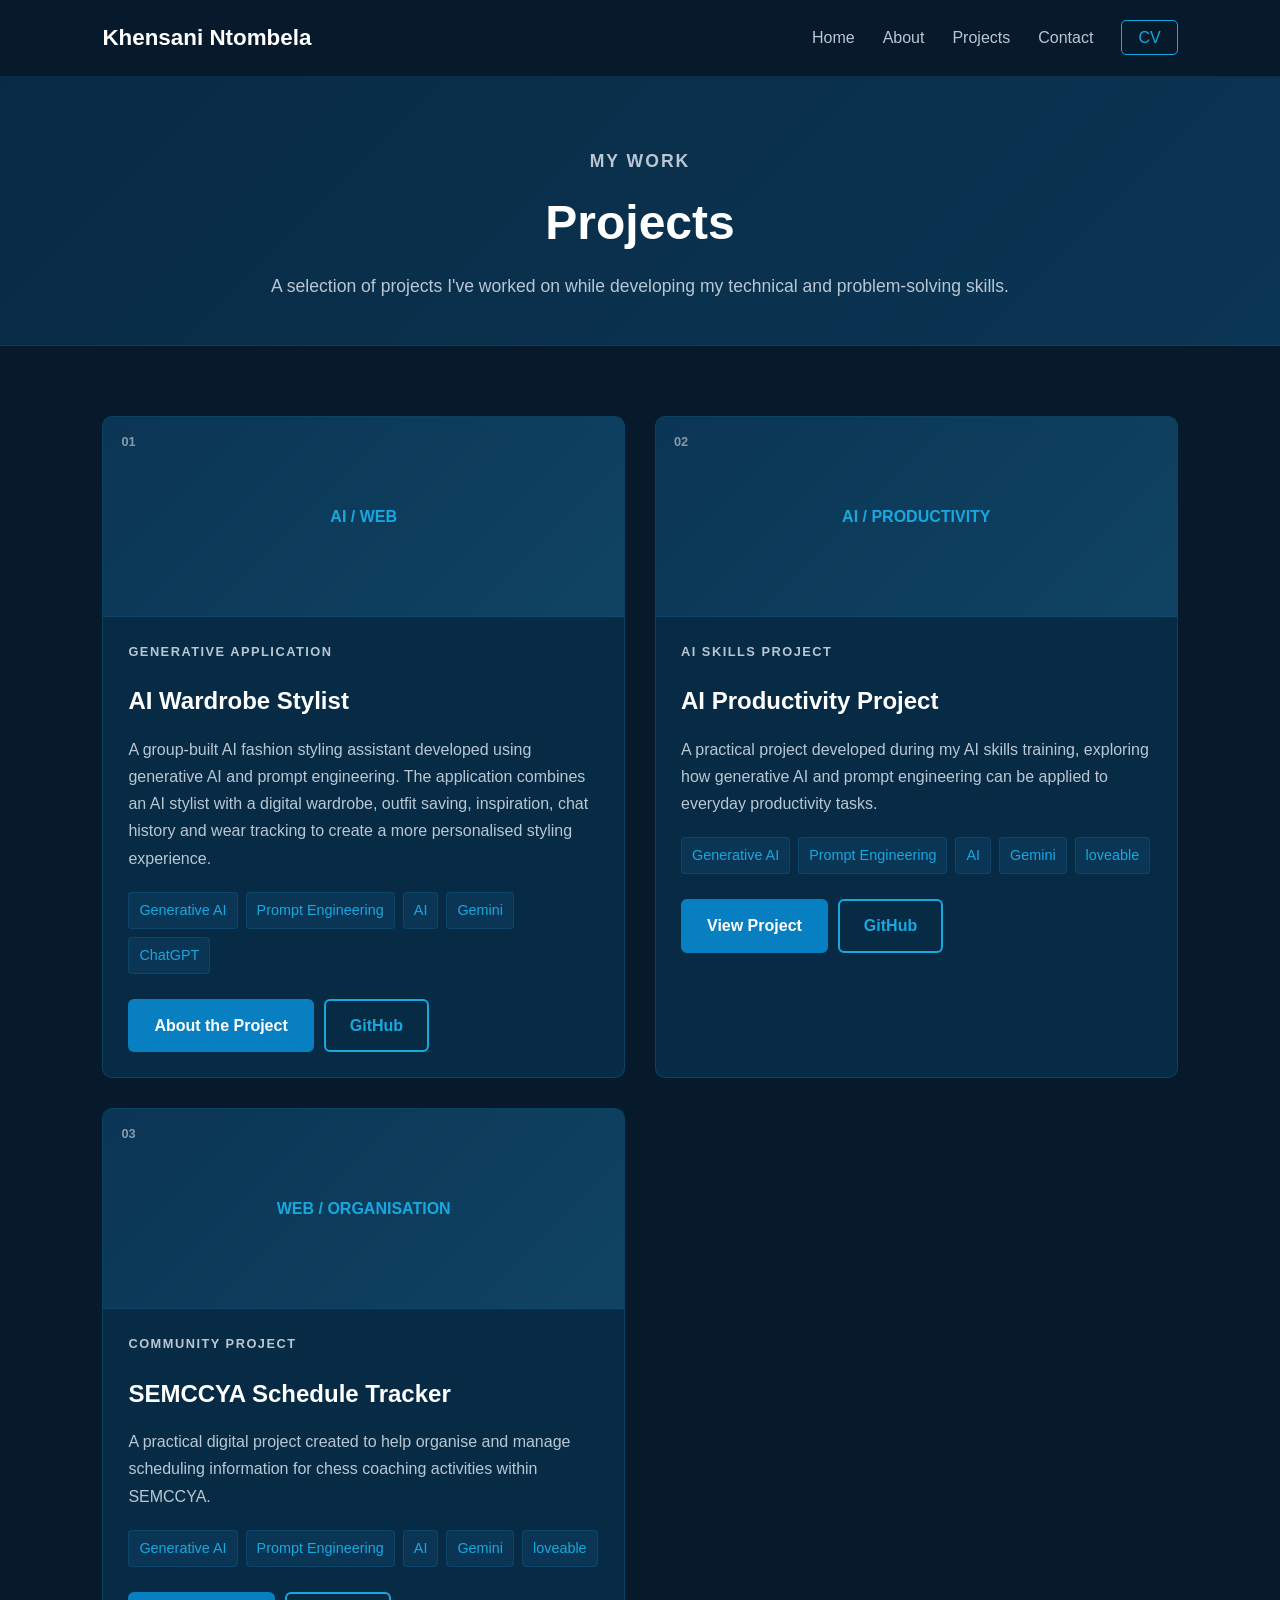
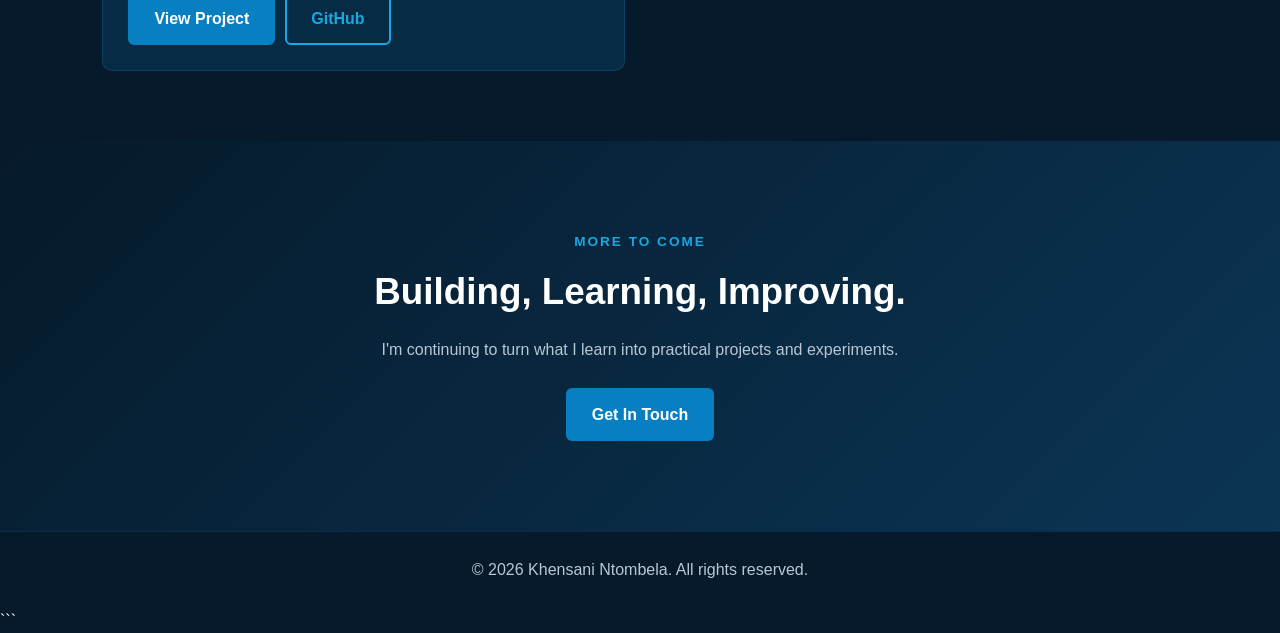
==== projects.html @ 006f7db7 "Add files via upload Add portfolio website files" ====
<!DOCTYPE html>
<html lang="en">

<head>

    <meta charset="UTF-8">

    <meta name="viewport" content="width=device-width, initial-scale=1.0">

    <title>Projects | Khensani Ntombela</title>

    <link rel="stylesheet" href="style.css">

</head>

<body>


    <!-- ==============================
         NAVIGATION
         ============================== -->

    <header>

        <nav class="navbar">

            <div class="logo">
                Khensani Ntombela
            </div>

            <ul class="nav-links">

                <li>
                    <a href="index.html">Home</a>
                </li>

                <li>
                    <a href="about.html">About</a>
                </li>

                <li>
                    <a href="projects.html">Projects</a>
                </li>

                <li>
                    <a href="contact.html">Contact</a>
                </li>

                <li>
                    <a href="cv.pdf" target="_blank">CV</a>
                </li>

            </ul>

        </nav>

    </header>


    <!-- ==============================
         PAGE HEADER
         ============================== -->

    <main>

        <section class="page-header">

            <p class="section-label">
                MY WORK
            </p>

            <h1>
                Projects
            </h1>

            <p>
                A selection of projects I've worked on while developing my
                technical and problem-solving skills.
            </p>

        </section>


        <!-- ==============================
             PROJECTS
             ============================== -->

        <section class="projects-section">

            <div class="projects-container">


                <!-- PROJECT 1 -->

                <article class="project-card">

                    <div class="project-image">

                        <div class="project-number">
                            01
                        </div>

                        <p>
                            AI / WEB
                        </p>

                    </div>


                    <div class="project-content">

                        <p class="project-category">
                            GENERATIVE APPLICATION
                        </p>

                        <h2>
                            AI Wardrobe Stylist
                        </h2>

                        <p>
                              A group-built AI fashion styling assistant developed
    using generative AI and prompt engineering. The
    application combines an AI stylist with a digital
    wardrobe, outfit saving, inspiration, chat history
    and wear tracking to create a more personalised
    styling experience.
                        </p>

                        <div class="project-technologies">

                          <span>Generative AI</span>
                            <span>Prompt Engineering</span>
                            <span>AI</span>
                             <span>Gemini</span>
                              <span>ChatGPT</span>

                        </div>

                        <div class="project-buttons">

                            <a href="#" class="btn">
                                About the Project
                            </a>

                            <a href="#" class="btn secondary-btn">
                                GitHub
                            </a>

                        </div>

                    </div>

                </article>


                <!-- PROJECT 2 -->

                <article class="project-card">

                    <div class="project-image">

                        <div class="project-number">
                            02
                        </div>

                        <p>
                            AI / PRODUCTIVITY
                        </p>

                    </div>


                    <div class="project-content">

                        <p class="project-category">
                            AI SKILLS PROJECT
                        </p>

                        <h2>
                            AI Productivity Project
                        </h2>

                        <p>
                            A practical project developed during my AI skills
                            training, exploring how generative AI and prompt
                            engineering can be applied to everyday
                            productivity tasks.
                        </p>

                        <div class="project-technologies">

                            <span>Generative AI</span>
                            <span>Prompt Engineering</span>
                            <span>AI</span>
                             <span>Gemini</span>
                              <span>loveable</span>
                        

                        </div>

                        <div class="project-buttons">

                            <a href="#" class="btn">
                                View Project
                            </a>

                            <a href="#" class="btn secondary-btn">
                                GitHub
                            </a>

                        </div>

                    </div>

                </article>


                <!-- PROJECT 3 -->

                <article class="project-card">

                    <div class="project-image">

                        <div class="project-number">
                            03
                        </div>

                        <p>
                            WEB / ORGANISATION
                        </p>

                    </div>


                    <div class="project-content">

                        <p class="project-category">
                            COMMUNITY PROJECT
                        </p>

                        <h2>
                            SEMCCYA Schedule Tracker
                        </h2>

                        <p>
                            A practical digital project created to help
                            organise and manage scheduling information for
                            chess coaching activities within SEMCCYA.
                        </p>

                        <div class="project-technologies">

                        <span>Generative AI</span>
                            <span>Prompt Engineering</span>
                            <span>AI</span>
                            <span>Gemini</span>
                              <span>loveable</span>

                        </div>

                        <div class="project-buttons">

                            <a href="#" class="btn">
                                View Project
                            </a>

                            <a href="#" class="btn secondary-btn">
                                GitHub
                            </a>

                        </div>

                    </div>

                </article>


            </div>

        </section>


        <!-- ==============================
             PROJECT CTA
             ============================== -->

        <section class="home-cta">

            <div>

                <p class="section-label">
                    MORE TO COME
                </p>

                <h2>
                    Building, Learning, Improving.
                </h2>

                <p>
                    I'm continuing to turn what I learn into practical
                    projects and experiments.
                </p>

                <a href="contact.html" class="btn">
                    Get In Touch
                </a>

            </div>

        </section>


    </main>


    <!-- ==============================
         FOOTER
         ============================== -->

    <footer>

        <p>
            &copy; 2026 Khensani Ntombela. All rights reserved.
        </p>

    </footer>


    <script src="script.js"></script>

</body>

</html>
```
---- style.css ----
/* ==============================
   GLOBAL STYLES
   ============================== */

* {
    margin: 0;
    padding: 0;
    box-sizing: border-box;
}

html {
    scroll-behavior: smooth;
}

body {
    font-family: Arial, sans-serif;
    line-height: 1.6;
    background-color: #061A2B;
    color: #FFFFFF;
}

/* ==============================
   NAVIGATION
   ============================== */

.navbar {
    display: flex;
    justify-content: space-between;
    align-items: center;
    padding: 20px 8%;
    background-color: #061A2B;
    border-bottom: 1px solid rgba(24, 168, 224, 0.15);
}

.logo {
    font-size: 1.4rem;
    font-weight: bold;
    color: #FFFFFF;
}

.nav-links {
    display: flex;
    list-style: none;
    gap: 28px;
}

.nav-links a {
    text-decoration: none;
    color: #B8C7D3;
    font-weight: 500;
    transition: all 0.3s ease;
}

.nav-links a:hover {
    color: #18A8E0;
}

/* ==============================
   HERO SECTION
   ============================== */

.hero {
    min-height: 75vh;
    display: flex;
    align-items: center;
    padding: 80px 8%;
    background: linear-gradient(
        135deg,
        #061A2B 0%,
        #082B45 60%,
        #0B3554 100%
    );
    color: #FFFFFF;
    position: relative;
    overflow: hidden;
}

/* Decorative background glow */

.hero::after {
    content: "";
    position: absolute;
    width: 350px;
    height: 350px;
    right: -100px;
    top: -100px;
    border-radius: 50%;
    background: rgba(8, 127, 193, 0.12);
    filter: blur(20px);
}

.hero-content {
    max-width: 750px;
    position: relative;
    z-index: 1;
}

.intro {
    font-size: 1.1rem;
    color: #18A8E0;
    margin-bottom: 10px;
    font-weight: 600;
    letter-spacing: 1px;
}

.hero h1 {
    font-size: 3.5rem;
    margin-bottom: 10px;
    color: #FFFFFF;
}

.hero h2 {
    font-size: 1.5rem;
    font-weight: normal;
    margin-bottom: 25px;
    color: #B8C7D3;
}

.hero p {
    font-size: 1.1rem;
    margin-bottom: 30px;
    color: #B8C7D3;
    max-width: 700px;
}

/* ==============================
   BUTTONS
   ============================== */

.hero-buttons {
    display: flex;
    gap: 15px;
}

.btn {
    display: inline-block;
    padding: 12px 24px;
    background-color: #087FC1;
    color: #FFFFFF;
    text-decoration: none;
    border-radius: 6px;
    font-weight: bold;
    border: 2px solid #087FC1;
    transition: all 0.3s ease;
}

.btn:hover {
    background-color: #18A8E0;
    border-color: #18A8E0;
    transform: translateY(-2px);
    box-shadow: 0 6px 18px rgba(8, 127, 193, 0.25);
}

.secondary-btn {
    background-color: transparent;
    color: #FFFFFF;
    border: 2px solid #18A8E0;
}

.secondary-btn:hover {
    background-color: #18A8E0;
    color: #FFFFFF;
}

/* ==============================
   PAGE HEADERS
   ============================== */

.page-header {
    text-align: center;
    padding: 70px 8% 45px;
    background: linear-gradient(
        135deg,
        #082B45,
        #0B3554
    );
    border-bottom: 1px solid rgba(24, 168, 224, 0.12);
}

.page-header h1 {
    font-size: 3rem;
    margin-bottom: 10px;
    color: #FFFFFF;
}

.page-header p {
    font-size: 1.1rem;
    color: #B8C7D3;
}

/* ==============================
   HOME SECTION
   ============================== */

.home-section {
    padding: 70px 8%;
    text-align: center;
    background-color: #061A2B;
}

.home-section h2 {
    margin-bottom: 20px;
    color: #FFFFFF;
}

.home-section p {
    max-width: 800px;
    margin: auto;
    color: #B8C7D3;
}

/* ==============================
   ABOUT PAGE
   ============================== */

.about-section {
    padding: 70px 8%;
    max-width: 1100px;
    margin: auto;
    background-color: #061A2B;
}

.about-content {
    margin-bottom: 50px;
}

.about-content h2 {
    margin-bottom: 20px;
    font-size: 2rem;
    color: #FFFFFF;
}

.about-content h2::after {
    content: "";
    display: block;
    width: 50px;
    height: 3px;
    margin-top: 10px;
    background-color: #18A8E0;
}

.about-content p {
    margin-bottom: 15px;
    max-width: 900px;
    color: #B8C7D3;
}

.skills-section {
    padding: 70px 8%;
    text-align: center;
    background-color: #082B45;
}

.skills-section h2 {
    margin-bottom: 30px;
    font-size: 2rem;
    color: #FFFFFF;
}

.skills-container {
    display: flex;
    justify-content: center;
    flex-wrap: wrap;
    gap: 15px;
    max-width: 900px;
    margin: auto;
}

.skill {
    padding: 12px 20px;
    background-color: #0B3554;
    color: #FFFFFF;
    border-radius: 6px;
    border: 1px solid rgba(24, 168, 224, 0.25);
    transition: all 0.3s ease;
}

.skill:hover {
    transform: translateY(-3px);
    border-color: #18A8E0;
    background-color: #104363;
}

/* ==============================
   PROJECTS PAGE
   ============================== */

.projects-section {
    padding: 70px 8%;
    background-color: #061A2B;
}

.projects-container {
    max-width: 1100px;
    margin: auto;
    display: grid;
    grid-template-columns: repeat(2, 1fr);
    gap: 30px;
}

.project-card {
    background-color: #082B45;
    border: 1px solid rgba(24, 168, 224, 0.18);
    border-radius: 10px;
    overflow: hidden;
    transition: all 0.3s ease;
}

.project-card:hover {
    transform: translateY(-6px);
    border-color: #18A8E0;
    box-shadow: 0 12px 30px rgba(0, 0, 0, 0.25);
}

.project-image {
    height: 200px;
    display: flex;
    align-items: center;
    justify-content: center;
    background: linear-gradient(
        135deg,
        #0B3554,
        #104363
    );
    border-bottom: 1px solid rgba(24, 168, 224, 0.12);
}

.project-image p {
    color: #18A8E0;
    font-weight: bold;
}

.project-content {
    padding: 25px;
}

.project-content h2 {
    margin-bottom: 15px;
    color: #FFFFFF;
}

.project-content > p {
    margin-bottom: 20px;
    color: #B8C7D3;
}

.project-technologies {
    display: flex;
    flex-wrap: wrap;
    gap: 8px;
    margin-bottom: 25px;
}

.project-technologies span {
    padding: 6px 10px;
    background-color: #0B3554;
    color: #18A8E0;
    border-radius: 4px;
    border: 1px solid rgba(24, 168, 224, 0.15);
    font-size: 0.9rem;
}

.project-buttons {
    display: flex;
    gap: 10px;
}

.project-buttons .secondary-btn {
    color: #18A8E0;
    border-color: #18A8E0;
}

.project-buttons .secondary-btn:hover {
    background-color: #18A8E0;
    color: #FFFFFF;
}

/* ==============================
   CONTACT PAGE
   ============================== */

.contact-section {
    padding: 70px 8%;
    background-color: #061A2B;
}

.contact-container {
    max-width: 1100px;
    margin: auto;
    display: grid;
    grid-template-columns: 1fr 1fr;
    gap: 60px;
}

.contact-info h2,
.contact-form-container h2 {
    font-size: 2rem;
    margin-bottom: 20px;
    color: #FFFFFF;
}

.contact-info > p {
    margin-bottom: 30px;
    color: #B8C7D3;
}

.contact-item {
    margin-bottom: 25px;
}

.contact-item h3 {
    margin-bottom: 5px;
    color: #18A8E0;
}

.contact-item a {
    color: #B8C7D3;
    text-decoration: none;
    transition: color 0.3s ease;
}

.contact-item a:hover {
    color: #18A8E0;
    text-decoration: underline;
}

.contact-form-container {
    background-color: #082B45;
    padding: 30px;
    border-radius: 10px;
    border: 1px solid rgba(24, 168, 224, 0.18);
    box-shadow: 0 8px 25px rgba(0, 0, 0, 0.2);
}

.form-group {
    margin-bottom: 20px;
}

.form-group label {
    display: block;
    margin-bottom: 7px;
    font-weight: bold;
    color: #FFFFFF;
}

.form-group input,
.form-group textarea {
    width: 100%;
    padding: 12px;
    border: 1px solid #31536B;
    border-radius: 6px;
    font-family: inherit;
    font-size: 1rem;
    background-color: #061A2B;
    color: #FFFFFF;
    transition: all 0.3s ease;
}

.form-group input::placeholder,
.form-group textarea::placeholder {
    color: #7F96A7;
}

.form-group textarea {
    resize: vertical;
}

.form-group input:focus,
.form-group textarea:focus {
    outline: none;
    border-color: #18A8E0;
    box-shadow: 0 0 0 2px rgba(24, 168, 224, 0.15);
}

#formMessage {
    margin-top: 15px;
    color: #18A8E0;
    font-weight: 500;
}

/* ==============================
   FOOTER
   ============================== */

footer {
    text-align: center;
    padding: 25px;
    background-color: #061A2B;
    color: #B8C7D3;
    border-top: 1px solid rgba(24, 168, 224, 0.15);
}

/* ==============================
   MOBILE RESPONSIVENESS
   ============================== */

@media (max-width: 768px) {

    .navbar {
        flex-direction: column;
        gap: 15px;
    }

    .nav-links {
        flex-wrap: wrap;
        justify-content: center;
        gap: 15px;
    }

    .hero {
        text-align: center;
        padding: 60px 5%;
    }

    .hero h1 {
        font-size: 2.5rem;
    }

    .hero-buttons {
        justify-content: center;
        flex-wrap: wrap;
    }

    .projects-container {
        grid-template-columns: 1fr;
    }

    .contact-container {
        grid-template-columns: 1fr;
        gap: 40px;
    }

    .page-header h1 {
        font-size: 2.4rem;
    }
}
/* ==============================
   HOMEPAGE TECHNOLOGY DECORATION
   ============================== */

.hero-decoration {
    position: absolute;
    right: 8%;
    top: 50%;
    width: 350px;
    height: 350px;
    transform: translateY(-50%);
    opacity: 0.8;
}

.tech-circle {
    position: absolute;
    border: 2px solid rgba(24, 168, 224, 0.35);
    border-radius: 50%;
}

.circle-one {
    width: 260px;
    height: 260px;
    top: 30px;
    left: 40px;
}

.circle-two {
    width: 170px;
    height: 170px;
    top: 75px;
    left: 85px;
    border-color: rgba(8, 127, 193, 0.5);
}

.tech-line {
    position: absolute;
    height: 2px;
    background-color: rgba(24, 168, 224, 0.4);
}

.line-one {
    width: 180px;
    top: 160px;
    left: 20px;
    transform: rotate(25deg);
}

.line-two {
    width: 180px;
    top: 160px;
    right: 20px;
    transform: rotate(-25deg);
}


/* ==============================
   SECTION LABELS
   ============================== */

.section-label {
    color: #18A8E0;
    font-size: 0.85rem;
    font-weight: bold;
    letter-spacing: 2px;
    margin-bottom: 10px;
}


/* ==============================
   HOMEPAGE INTRODUCTION
   ============================== */

.home-content {
    max-width: 850px;
    margin: auto;
}

.home-content p:not(.section-label) {
    margin-bottom: 15px;
}


/* ==============================
   AREAS OF INTEREST
   ============================== */

.focus-section {
    padding: 80px 8%;
    background-color: #082B45;
}

.section-heading {
    text-align: center;
    max-width: 700px;
    margin: 0 auto 45px;
}

.section-heading h2 {
    font-size: 2.2rem;
    margin-bottom: 10px;
    color: #FFFFFF;
}

.section-heading > p:last-child {
    color: #B8C7D3;
}


/* ==============================
   FOCUS CARDS
   ============================== */

.focus-container {
    max-width: 1100px;
    margin: auto;
    display: grid;
    grid-template-columns: repeat(4, 1fr);
    gap: 20px;
}

.focus-card {
    padding: 30px 20px;
    background-color: #061A2B;
    border: 1px solid rgba(24, 168, 224, 0.18);
    border-radius: 10px;
    text-align: center;
    transition: all 0.3s ease;
}

.focus-card:hover {
    transform: translateY(-6px);
    border-color: #18A8E0;
    box-shadow: 0 10px 25px rgba(0, 0, 0, 0.25);
}

.focus-icon {
    width: 65px;
    height: 65px;
    margin: 0 auto 20px;

    display: flex;
    align-items: center;
    justify-content: center;

    border-radius: 50%;

    background-color: #0B3554;
    border: 1px solid rgba(24, 168, 224, 0.3);

    color: #18A8E0;
    font-size: 0.8rem;
    font-weight: bold;
}

.focus-card h3 {
    margin-bottom: 12px;
    color: #FFFFFF;
}

.focus-card p {
    color: #B8C7D3;
    font-size: 0.95rem;
}


/* ==============================
   HOMEPAGE CALL TO ACTION
   ============================== */

.home-cta {
    padding: 90px 8%;
    text-align: center;

    background: linear-gradient(
        135deg,
        #061A2B,
        #0B3554
    );
}

.home-cta > div {
    max-width: 700px;
    margin: auto;
}

.home-cta h2 {
    font-size: 2.3rem;
    margin-bottom: 15px;
    color: #FFFFFF;
}

.home-cta p:not(.section-label) {
    color: #B8C7D3;
    margin-bottom: 25px;
}


/* ==============================
   HOMEPAGE MOBILE UPDATES
   ============================== */

@media (max-width: 900px) {

    .hero-decoration {
        right: 2%;
        opacity: 0.35;
    }

    .focus-container {
        grid-template-columns: repeat(2, 1fr);
    }

}


@media (max-width: 768px) {

    .hero-decoration {
        display: none;
    }

    .focus-container {
        grid-template-columns: 1fr;
    }

    .home-cta h2 {
        font-size: 1.9rem;
    }

}
/* ==============================
   PROJECT CARD UPDATES
   ============================== */

.project-image {
    position: relative;
    flex-direction: column;
    gap: 8px;
}

.project-number {
    position: absolute;
    top: 15px;
    left: 18px;

    font-size: 0.8rem;
    font-weight: bold;
    color: rgba(255, 255, 255, 0.5);
}

.project-category {
    color: #18A8E0;
    font-size: 0.8rem;
    font-weight: bold;
    letter-spacing: 1.5px;
    margin-bottom: 8px;
}

.project-content > p:not(.project-category) {
    line-height: 1.7;
}
/* ==============================
   NAVIGATION POLISH
   ============================== */

.nav-links a {
    position: relative;
    padding-bottom: 5px;
}

.nav-links a::after {
    content: "";
    position: absolute;
    left: 0;
    bottom: 0;

    width: 0;
    height: 2px;

    background-color: #18A8E0;

    transition: width 0.3s ease;
}

.nav-links a:hover::after {
    width: 100%;
}


/* ==============================
   CV NAVIGATION BUTTON
   ============================== */

.nav-links li:last-child a {
    padding: 8px 16px;
    border: 1px solid #18A8E0;
    border-radius: 5px;
    color: #18A8E0;
}

.nav-links li:last-child a::after {
    display: none;
}

.nav-links li:last-child a:hover {
    background-color: #18A8E0;
    color: #FFFFFF;
}
/* ==============================
   BUTTON POLISH
   ============================== */

.btn {
    cursor: pointer;
    text-align: center;
}

.btn:active {
    transform: translateY(0);
}

.secondary-btn {
    transition: all 0.3s ease;
}
/* ==============================
   MOBILE POLISH
   ============================== */

@media (max-width: 600px) {

    .navbar {
        padding: 18px 5%;
    }

    .logo {
        font-size: 1.2rem;
        text-align: center;
    }

    .nav-links {
        gap: 10px 15px;
    }

    .nav-links a {
        font-size: 0.9rem;
    }

    .hero h1 {
        font-size: 2.2rem;
    }

    .hero h2 {
        font-size: 1.2rem;
    }

    .hero p {
        font-size: 1rem;
    }

    .page-header {
        padding: 55px 5% 35px;
    }

    .page-header h1 {
        font-size: 2.2rem;
    }

    .projects-section,
    .contact-section,
    .about-section,
    .skills-section,
    .focus-section {
        padding: 55px 5%;
    }

    .project-content {
        padding: 20px;
    }

    .project-buttons {
        flex-direction: column;
    }

    .project-buttons .btn {
        width: 100%;
    }

    .contact-form-container {
        padding: 22px;
    }

}
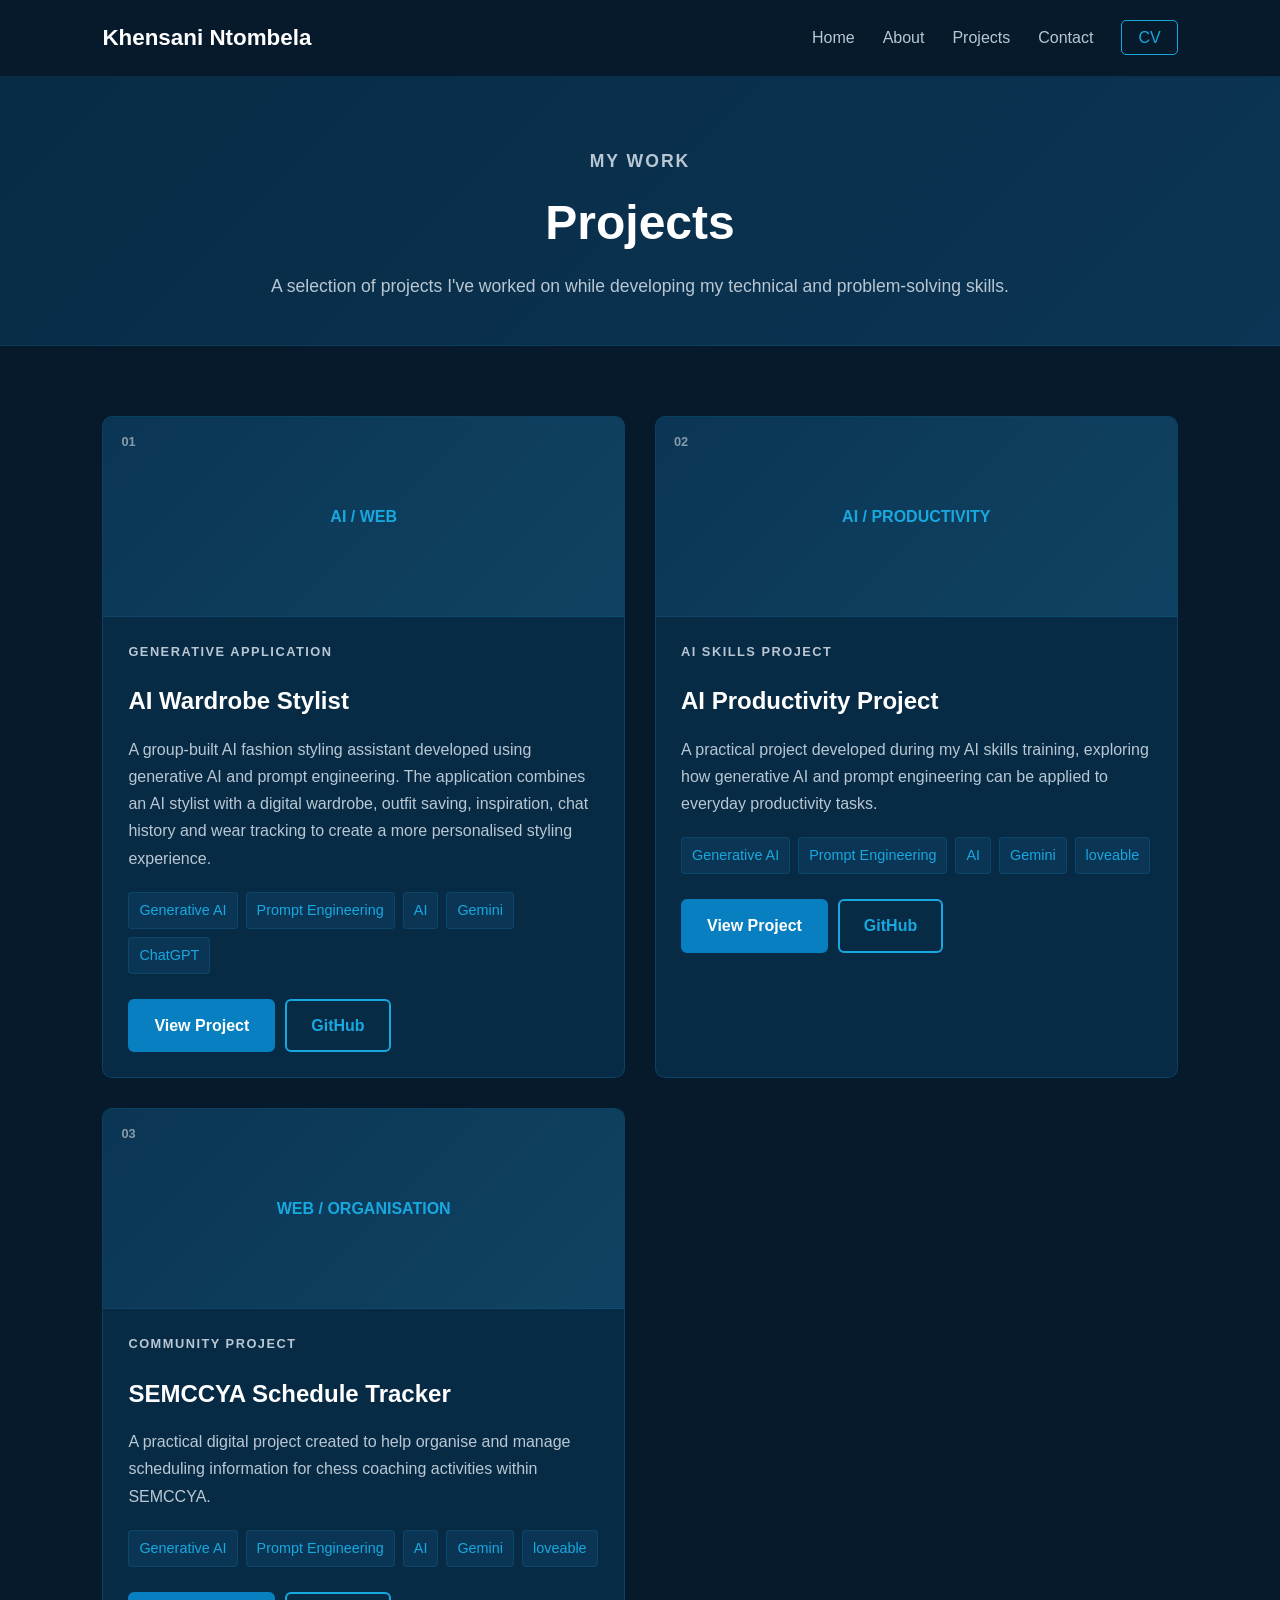
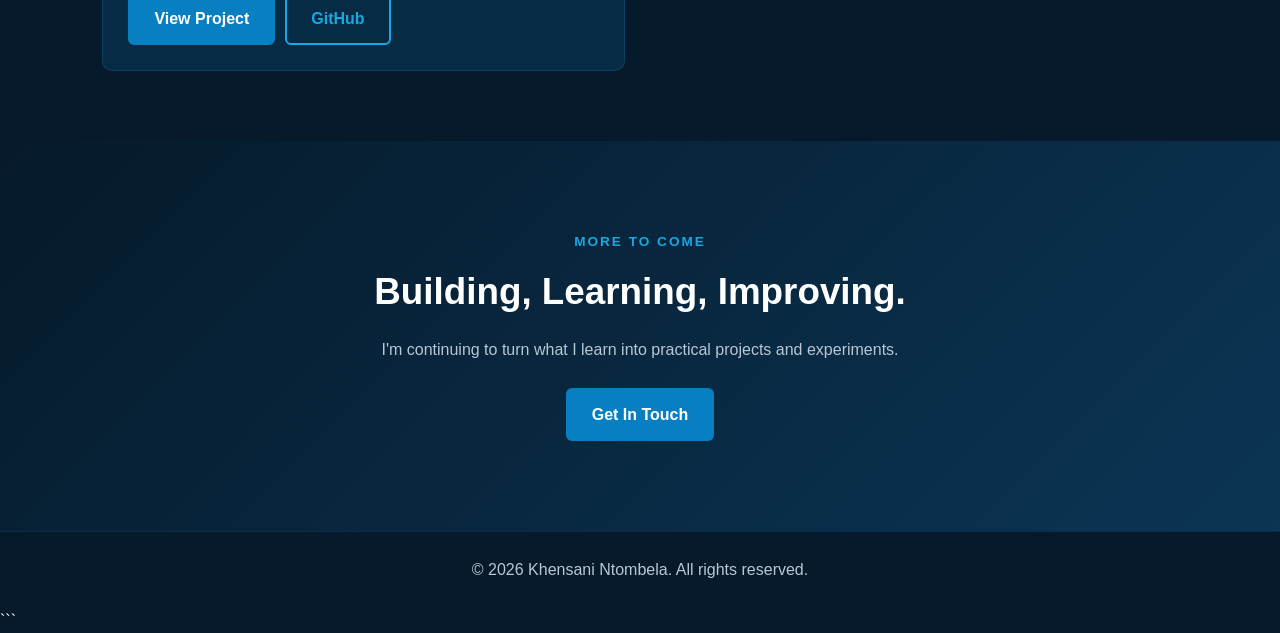
==== commit f0048a5d: "Connect AI wardrobe project" ====
--- a/projects.html
+++ b/projects.html
@@ -138,8 +138,11 @@
 
                         <div class="project-buttons">
 
-                            <a href="#" class="btn">
-                                About the Project
+                            <a href="https://gemini.google.com/share/bfb8b44fc16a?skid=f0551d75-2f91-4471-bc0f-d478a1a0c7d7"
+        class="btn"
+        target="_blank"
+        rel="noopener noreferrer">
+                                View Project
                             </a>
 
                             <a href="#" class="btn secondary-btn">
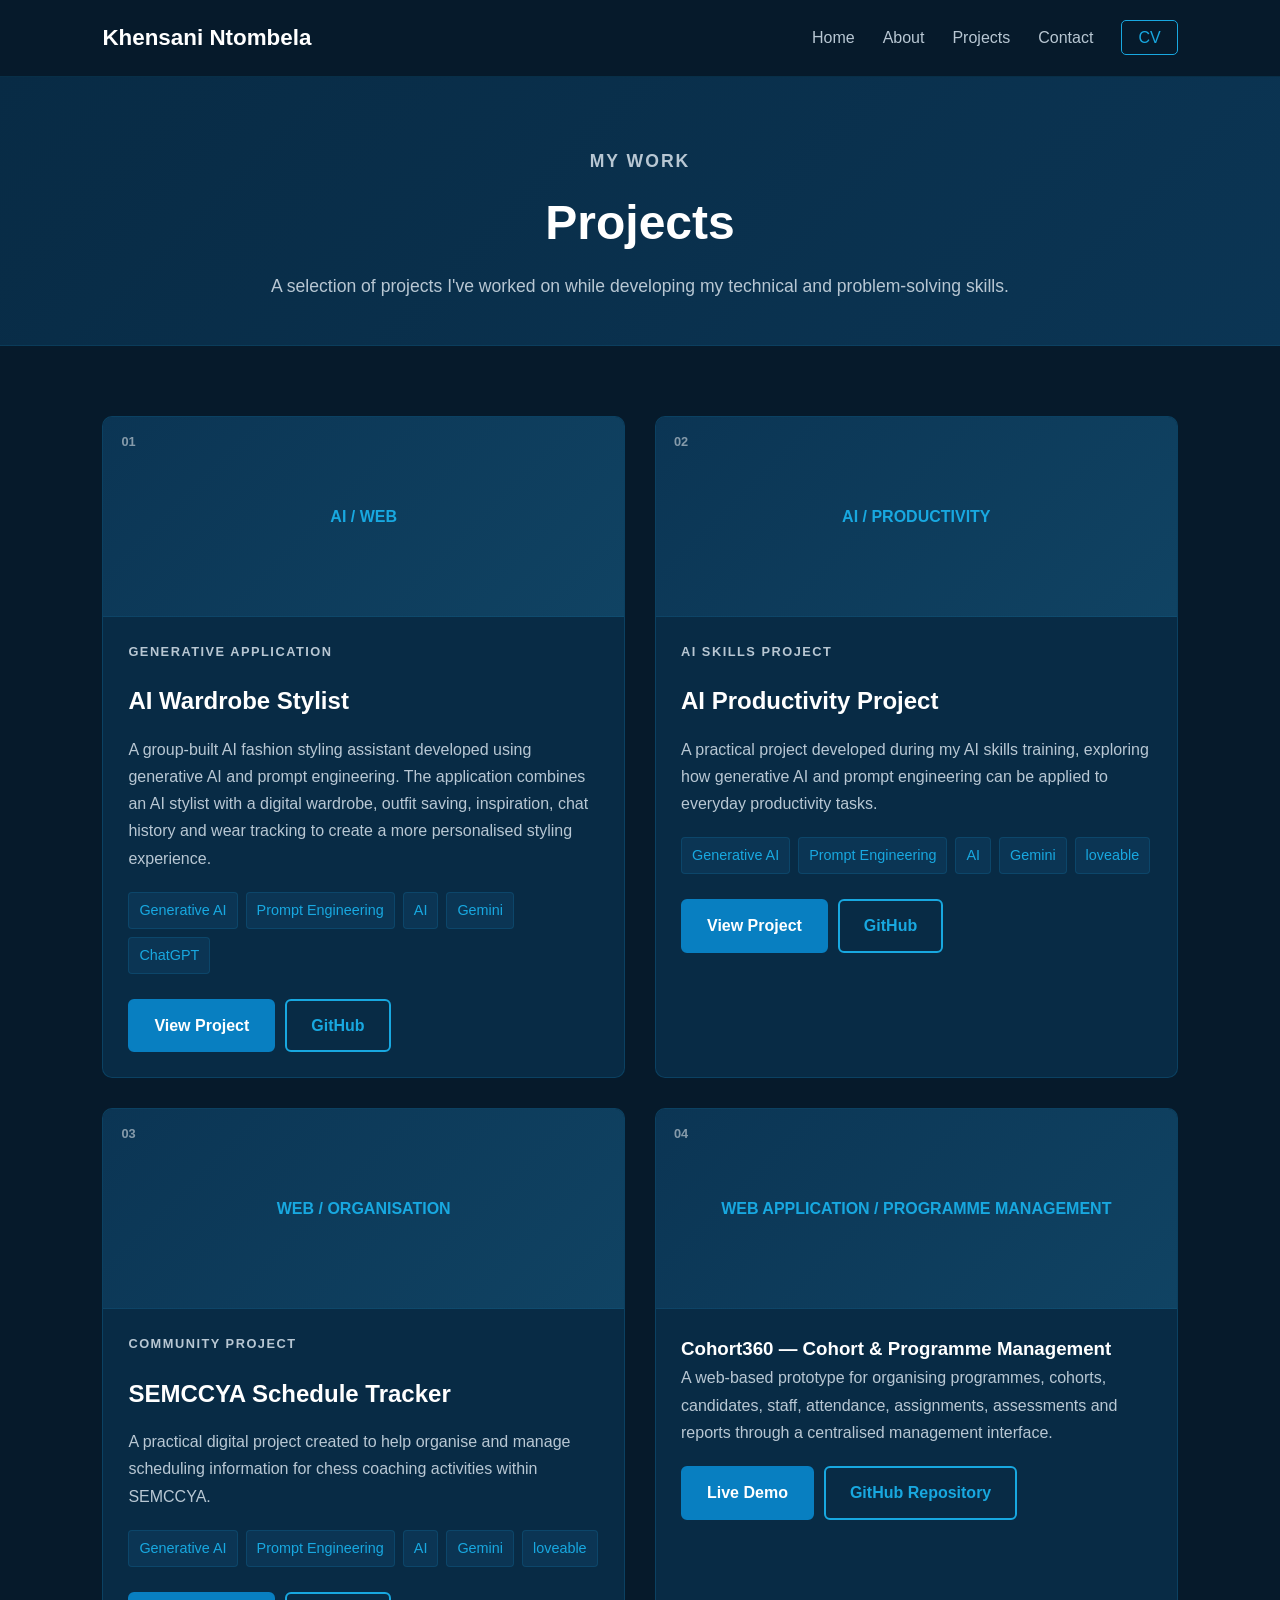
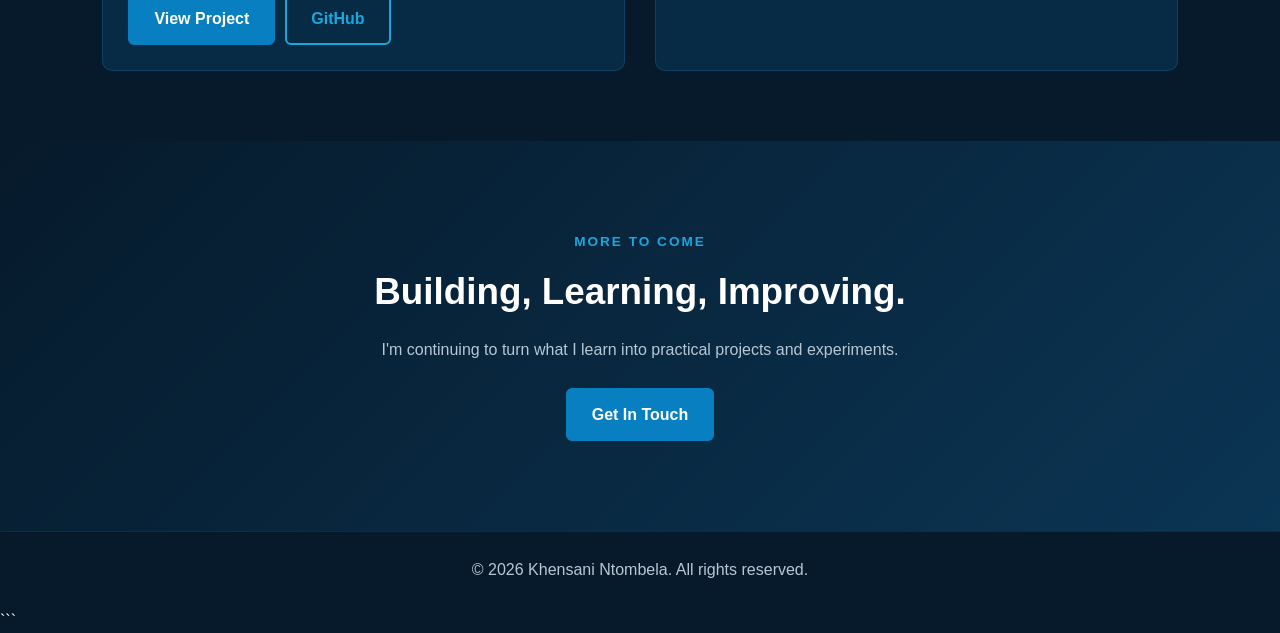
==== commit 0d1d09c0: "Add Cohort360 project with demo and repository links Added a new project 'Cohort360' for managing pr" ====
--- a/projects.html
+++ b/projects.html
@@ -278,6 +278,37 @@
                 </article>
 
 
+                
+<!-- PROJECT 4: COHORT360 -->
+<article class="project-card">
+    <div class="project-image">
+        <div class="project-number">04</div>
+        <p>WEB APPLICATION / PROGRAMME MANAGEMENT</p>
+    </div>
+
+    <div class="project-content">
+        <h3>Cohort360 — Cohort &amp; Programme Management</h3>
+        <p>
+            A web-based prototype for organising programmes, cohorts,
+            candidates, staff, attendance, assignments, assessments and reports
+            through a centralised management interface.
+        </p>
+
+        <div class="project-buttons">
+            <a href="https://khensanintombela.github.io/Cohort360/"
+               class="btn" target="_blank" rel="noopener noreferrer">
+                Live Demo
+            </a>
+
+            <a href="https://github.com/KhensaniNtombela/Cohort360"
+               class="btn secondary-btn" target="_blank" rel="noopener noreferrer">
+                GitHub Repository
+            </a>
+        </div>
+    </div>
+</article>
+
+
             </div>
 
         </section>
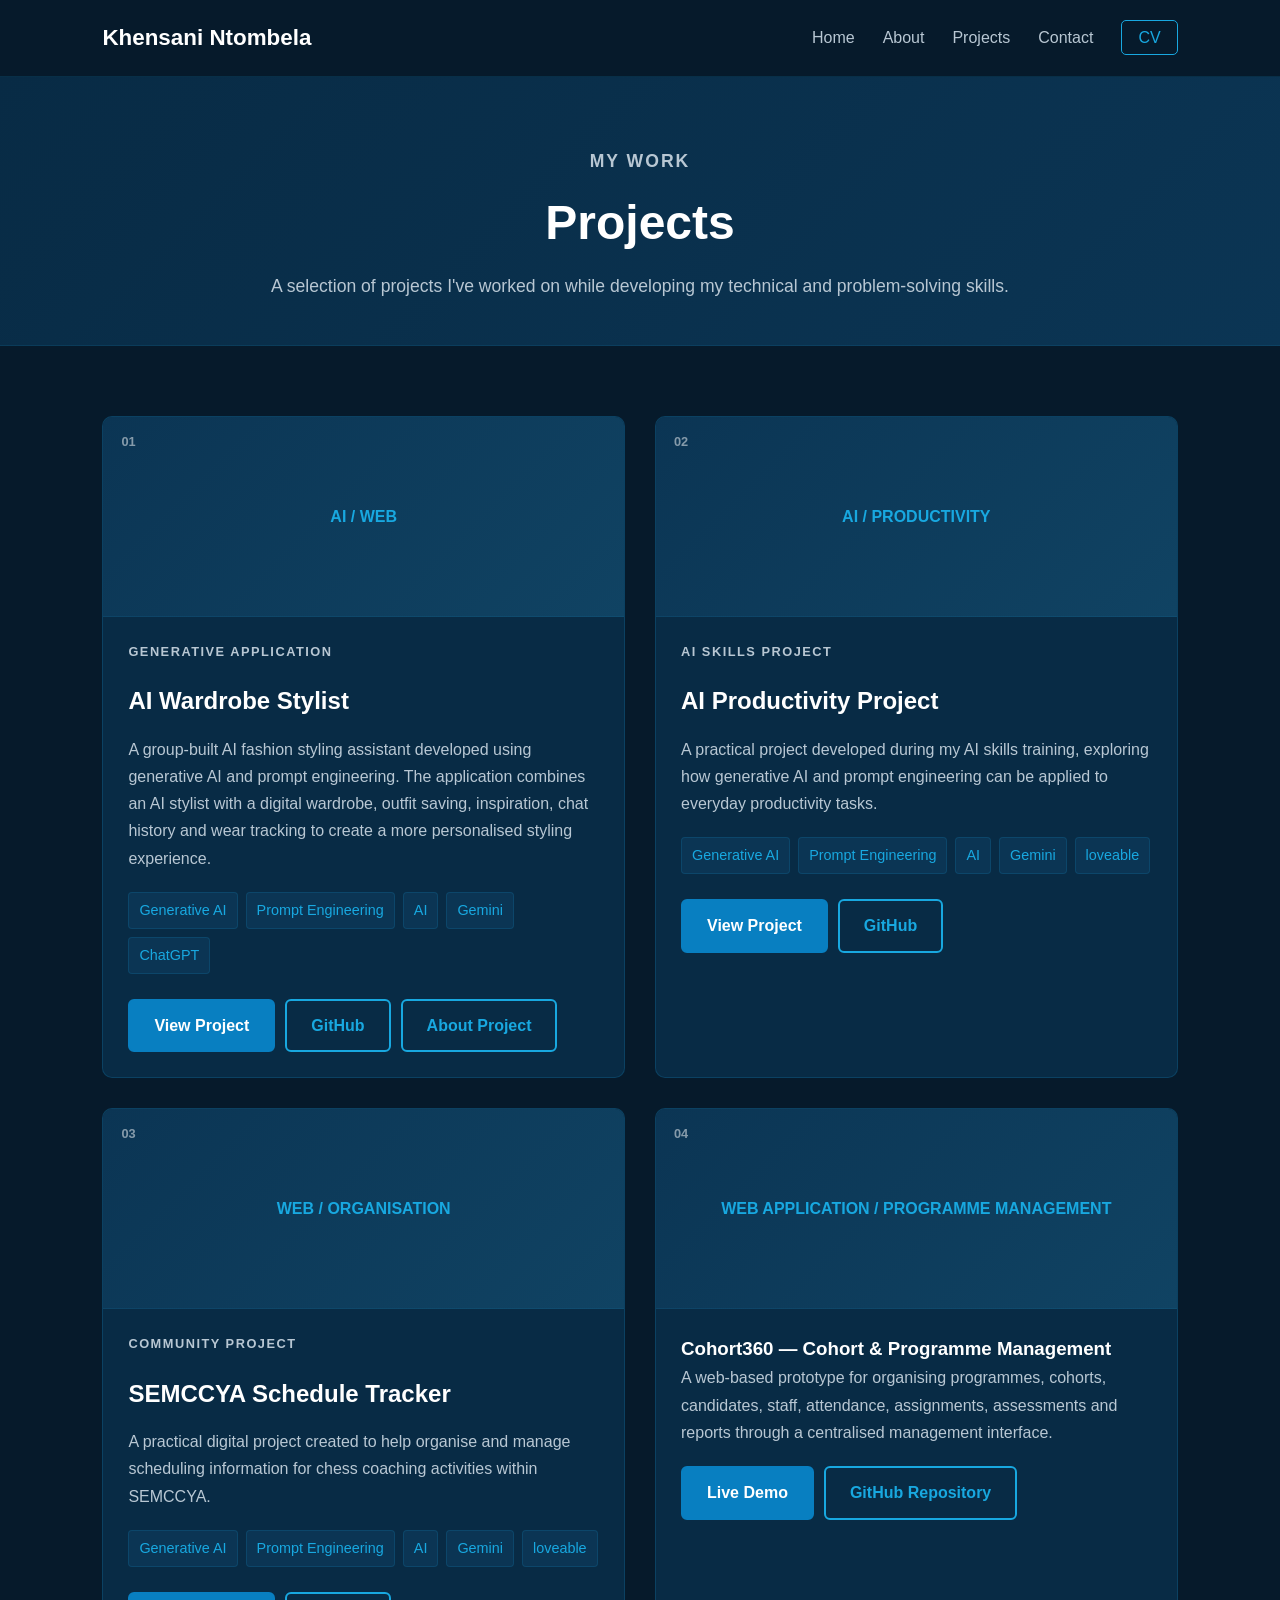
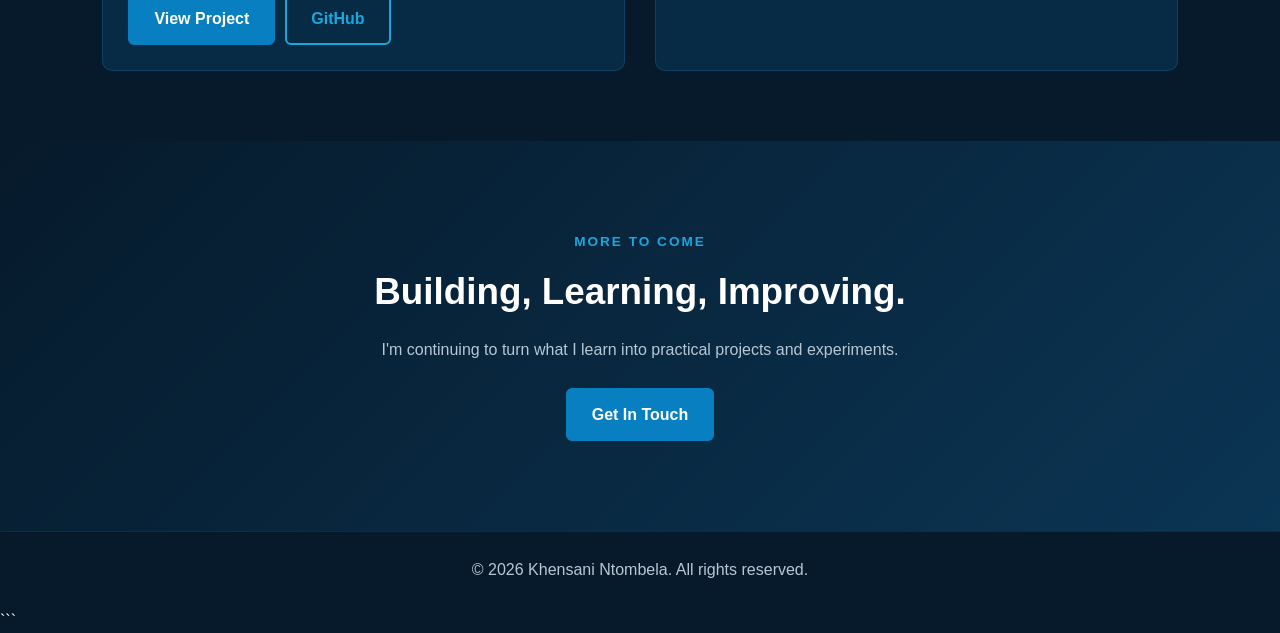
==== commit 1d37cabc: "Revise project descriptions and add links Updated project details and added new project links." ====
--- a/projects.html
+++ b/projects.html
@@ -148,7 +148,9 @@
                             <a href="#" class="btn secondary-btn">
                                 GitHub
                             </a>
-
+<a href="wardrobe.html" class="btn secondary-btn">
+    About Project
+</a>
                         </div>
 
                     </div>
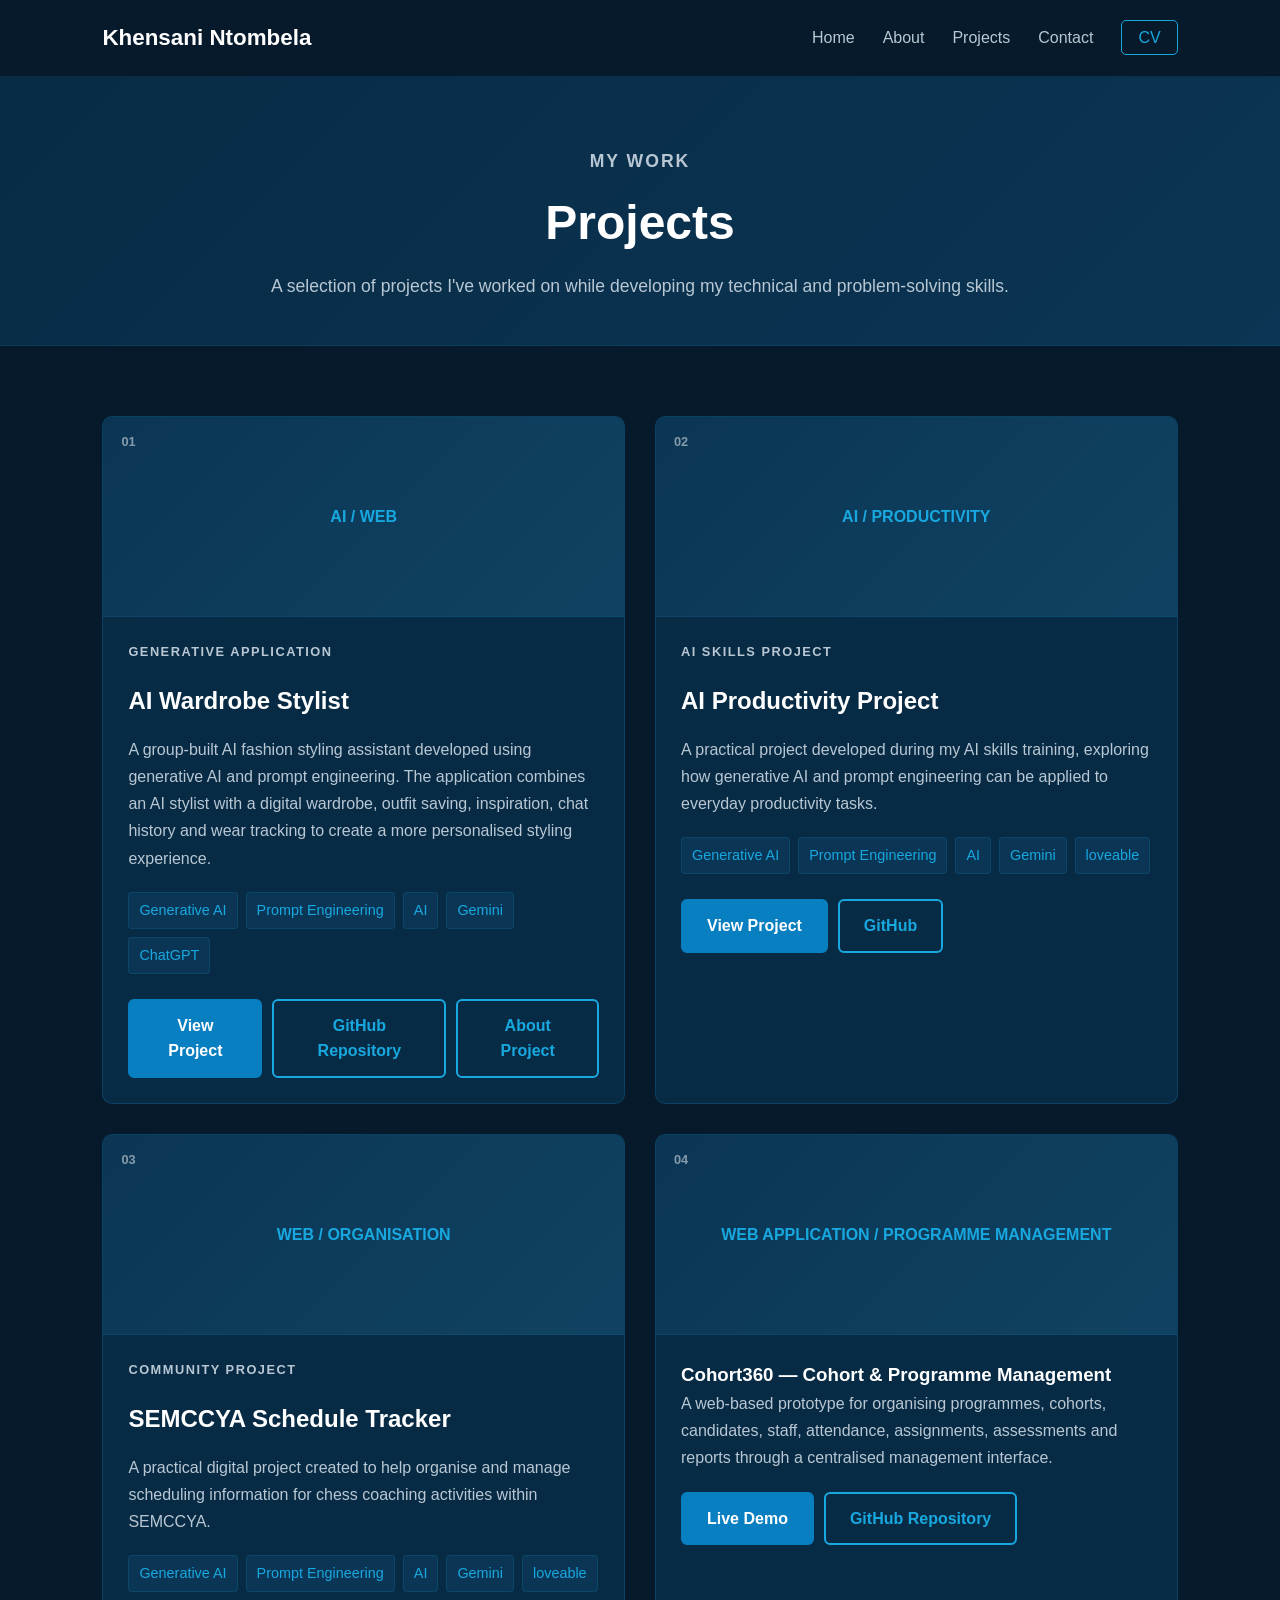
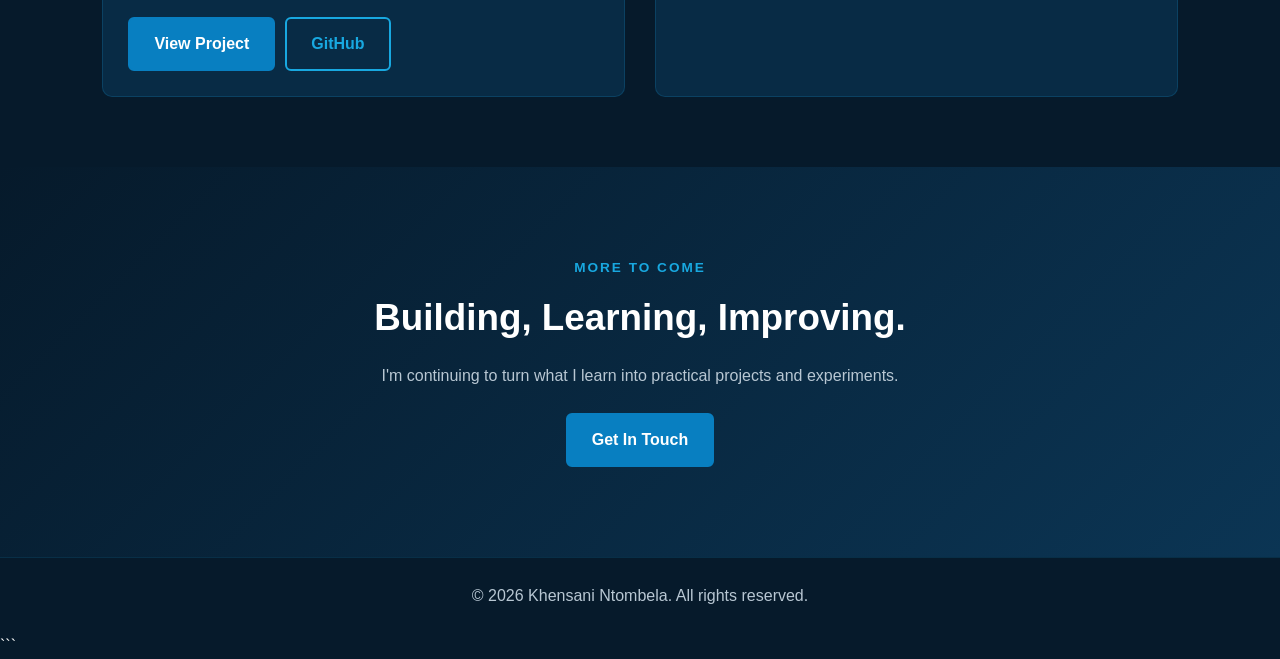
==== commit 63b170f9: "Revise project information and links in projects.html Updated project details and links for AI Wardr" ====
--- a/projects.html
+++ b/projects.html
@@ -136,22 +136,27 @@
 
                         </div>
 
-                        <div class="project-buttons">
-
-                            <a href="https://gemini.google.com/share/bfb8b44fc16a?skid=f0551d75-2f91-4471-bc0f-d478a1a0c7d7"
-        class="btn"
-        target="_blank"
-        rel="noopener noreferrer">
-                                View Project
-                            </a>
-
-                            <a href="#" class="btn secondary-btn">
-                                GitHub
-                            </a>
-<a href="wardrobe.html" class="btn secondary-btn">
-    About Project
-</a>
-                        </div>
+                       
+<div class="project-buttons">
+    <a href="https://gemini.google.com/share/bfb8b44fc16a?skid=f0551d75-2f91-4471-bc0f-d478a1a0c7d7"
+       class="btn"
+       target="_blank"
+       rel="noopener noreferrer">
+        View Project
+    </a>
+
+    <a href="https://github.com/KhensaniNtombela/-OOTD-AI-Wardrobe-Stylist"
+       class="btn secondary-btn"
+       target="_blank"
+       rel="noopener noreferrer">
+        GitHub Repository
+    </a>
+
+    <a href="wardrobe.html" class="btn secondary-btn">
+        About Project
+    </a>
+</div>
+
 
                     </div>
 
